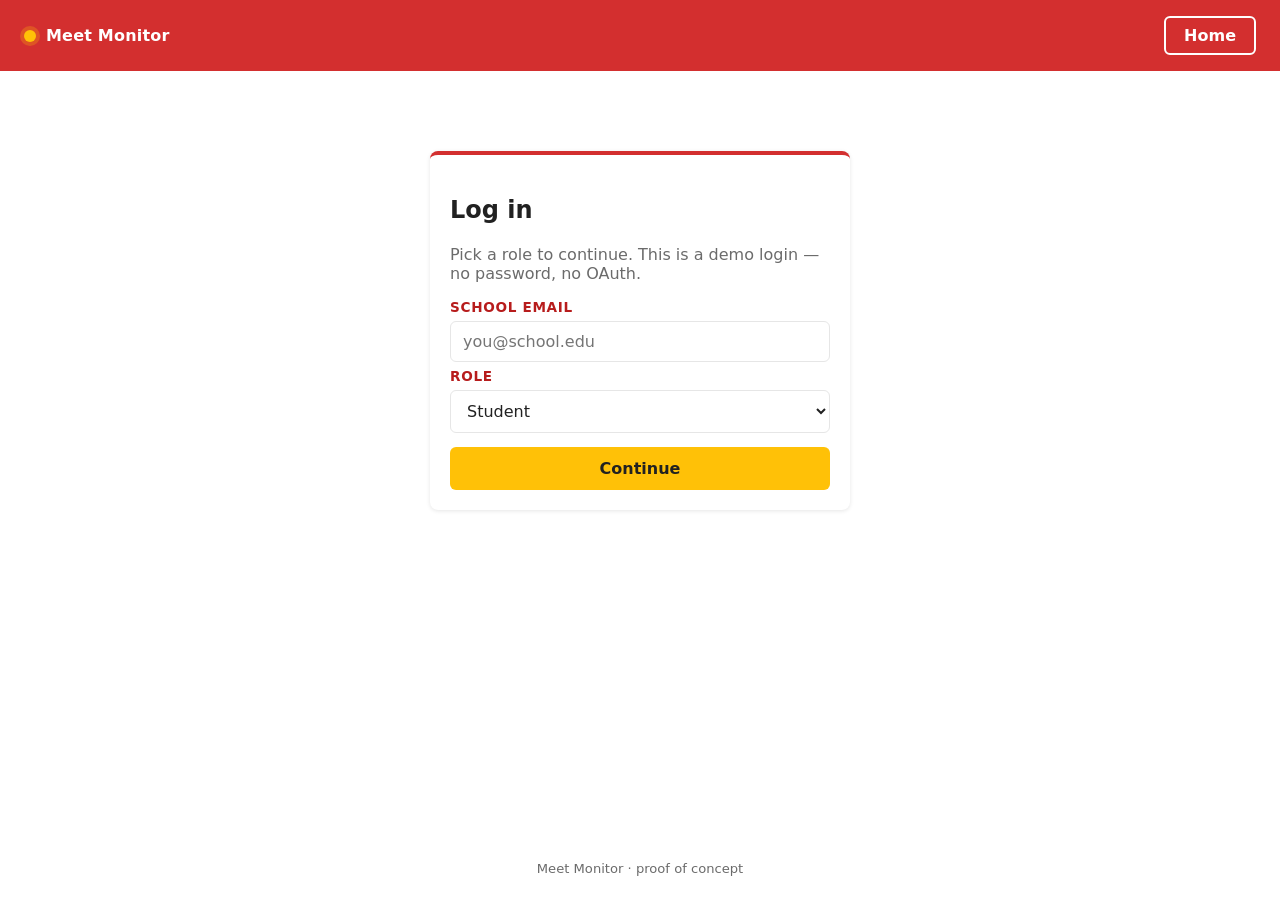
==== dashboard/login.html @ 26b23864 "Add Meet Monitor POC: extension, Flask backend, dashboard" ====
<!DOCTYPE html>
<html lang="en">
<head>
  <meta charset="UTF-8" />
  <meta name="viewport" content="width=device-width, initial-scale=1.0" />
  <title>Log in &middot; Meet Monitor</title>
  <link rel="stylesheet" href="style.css" />
</head>
<body data-page="login">
  <header>
    <div class="brand"><span class="brand-dot"></span> Meet Monitor</div>
    <nav>
      <a href="index.html" class="btn-secondary">Home</a>
    </nav>
  </header>

  <main class="page">
    <section class="card card-narrow">
      <h1>Log in</h1>
      <p class="muted">Pick a role to continue. This is a demo login &mdash; no password, no OAuth.</p>

      <form id="login-form" class="form" action="/login" method="post">
        <label for="email">School email</label>
        <input id="email" name="email" type="email" placeholder="you@school.edu" required />

        <label for="role">Role</label>
        <select id="role" name="role">
          <option value="student">Student</option>
          <option value="professor">Professor</option>
        </select>

        <button type="submit" class="btn-primary btn-block">Continue</button>
      </form>
    </section>
  </main>

  <footer>Meet Monitor &middot; proof of concept</footer>
  <script src="script.js"></script>
</body>
</html>
---- dashboard/style.css ----
:root {
  --bg: #FFFFFF;
  --red: #D32F2F;
  --red-dark: #B71C1C;
  --yellow: #FFC107;
  --text: #212121;
  --muted: #6B6B6B;
  --border: #E6E6E6;
  --active-tint: #FFF8E1;
  --inactive-tint: #FDECEA;
}

* {
  box-sizing: border-box;
}

body {
  background: var(--bg);
  color: var(--text);
  font-family: system-ui, sans-serif;
  margin: 0;
  min-height: 100vh;
  display: flex;
  flex-direction: column;
}

h1, h2, h3 {
  line-height: 1.25;
}

a {
  color: var(--red);
}

header {
  background: var(--red);
  color: #FFFFFF;
  padding: 16px 24px;
  display: flex;
  justify-content: space-between;
  align-items: center;
  gap: 16px;
}

header .brand {
  display: flex;
  align-items: center;
  gap: 10px;
  font-weight: 700;
  letter-spacing: 0.2px;
}

header .brand .brand-dot {
  width: 12px;
  height: 12px;
  border-radius: 50%;
  background: var(--yellow);
  box-shadow: 0 0 0 4px rgba(255, 193, 7, 0.25);
}

header nav {
  display: flex;
  align-items: center;
  gap: 10px;
  flex-wrap: wrap;
}

header nav a {
  text-decoration: none;
}

header nav a.btn-secondary {
  background: transparent;
  border-color: #FFFFFF;
  color: #FFFFFF;
}

header nav a.btn-secondary:hover {
  background: rgba(255, 255, 255, 0.12);
}

.btn-primary {
  background: var(--yellow);
  color: var(--text);
  border: 2px solid transparent;
  padding: 10px 20px;
  border-radius: 6px;
  font: inherit;
  font-weight: bold;
  cursor: pointer;
  display: inline-block;
  text-decoration: none;
}

.btn-primary:hover {
  filter: brightness(0.95);
}

.btn-secondary {
  background: #FFFFFF;
  color: var(--red);
  border: 2px solid var(--red);
  padding: 8px 18px;
  border-radius: 6px;
  font: inherit;
  font-weight: bold;
  cursor: pointer;
  display: inline-block;
  text-decoration: none;
}

.btn-secondary:hover {
  background: var(--inactive-tint);
}

.btn-block {
  width: 100%;
  margin-top: 8px;
}

.badge-active {
  background: var(--yellow);
  color: var(--text);
  padding: 4px 10px;
  border-radius: 12px;
  font-size: 0.8rem;
  font-weight: 700;
  text-transform: capitalize;
}

.badge-inactive {
  background: var(--red);
  color: #FFFFFF;
  padding: 4px 10px;
  border-radius: 12px;
  font-size: 0.8rem;
  font-weight: 700;
  text-transform: capitalize;
}

.badge-idle {
  background: #FFFFFF;
  color: var(--red);
  border: 1px solid var(--red);
  padding: 3px 9px;
  border-radius: 12px;
  font-size: 0.8rem;
  font-weight: 700;
  text-transform: capitalize;
}

.card {
  background: #FFFFFF;
  border-top: 4px solid var(--red);
  border-radius: 8px;
  box-shadow: 0 1px 4px rgba(0, 0, 0, 0.1);
  padding: 20px;
}

.card-narrow {
  max-width: 420px;
  margin: 48px auto;
}

.page {
  width: 100%;
  max-width: 1080px;
  margin: 0 auto;
  padding: 32px 20px 64px;
  flex: 1;
}

.hero {
  margin-bottom: 20px;
}

.hero h1 {
  margin: 0 0 10px;
  font-size: clamp(1.6rem, 3vw, 2.2rem);
}

.hero p {
  margin: 0;
  max-width: 60ch;
}

.muted {
  color: var(--muted);
}

.grid-3 {
  display: grid;
  gap: 16px;
  grid-template-columns: repeat(auto-fit, minmax(220px, 1fr));
}

.button-row {
  display: flex;
  gap: 10px;
  flex-wrap: wrap;
  margin-top: 18px;
}

.page-heading {
  display: flex;
  justify-content: space-between;
  align-items: flex-start;
  gap: 16px;
  flex-wrap: wrap;
  margin-bottom: 20px;
}

.page-heading h1 {
  margin: 0 0 6px;
  font-size: 1.6rem;
}

.page-heading p {
  margin: 0;
}

.pill {
  background: var(--active-tint);
  color: var(--red-dark);
  border: 1px solid var(--yellow);
  border-radius: 999px;
  padding: 6px 14px;
  font-size: 0.8rem;
  font-weight: 700;
  letter-spacing: 0.04em;
  text-transform: uppercase;
}

.pill.offline {
  background: var(--inactive-tint);
  border-color: var(--red);
}

.stats {
  margin-bottom: 20px;
}

.stat {
  border-top-color: var(--yellow);
  display: flex;
  flex-direction: column;
  gap: 4px;
}

.stat-value {
  font-size: 2rem;
  font-weight: 700;
  color: var(--red-dark);
  line-height: 1;
}

.stat-label {
  color: var(--muted);
  font-size: 0.85rem;
  text-transform: uppercase;
  letter-spacing: 0.06em;
}

.table-card {
  padding: 0;
  overflow: hidden;
}

table.professor-table {
  width: 100%;
  border-collapse: collapse;
  background: #FFFFFF;
}

table.professor-table th,
table.professor-table td {
  padding: 12px 16px;
  border-bottom: 1px solid var(--border);
  text-align: left;
  font-size: 0.95rem;
}

table.professor-table thead th {
  background: var(--active-tint);
  color: var(--red-dark);
  font-size: 0.78rem;
  text-transform: uppercase;
  letter-spacing: 0.06em;
}

table.professor-table tbody tr:last-child td {
  border-bottom: none;
}

table.professor-table tr.inactive-flag {
  background: var(--inactive-tint);
}

table.professor-table tr:hover {
  background: var(--active-tint);
}

table.professor-table tr.inactive-flag:hover {
  background: #FBDDDA;
}

.empty {
  text-align: center;
  color: var(--muted);
  padding: 28px 16px !important;
}

.error {
  background: var(--inactive-tint);
  border-left: 4px solid var(--red);
  color: var(--red-dark);
  padding: 12px 16px;
  border-radius: 6px;
  font-weight: 600;
  margin: 0 0 20px;
}

.form {
  display: flex;
  flex-direction: column;
  gap: 6px;
  margin-top: 16px;
}

.form label {
  font-size: 0.85rem;
  font-weight: 700;
  color: var(--red-dark);
  text-transform: uppercase;
  letter-spacing: 0.05em;
}

.form input,
.form select,
.inline-form input {
  font: inherit;
  padding: 10px 12px;
  border: 1px solid var(--border);
  border-radius: 6px;
  background: #FFFFFF;
  color: var(--text);
}

.form input:focus,
.form select:focus,
.inline-form input:focus {
  outline: 2px solid var(--yellow);
  outline-offset: 1px;
  border-color: var(--red);
}

.inline-form {
  display: flex;
  gap: 10px;
  margin-top: 14px;
}

.inline-form input {
  flex: 1;
}

.inline-form .btn-primary {
  padding: 10px 18px;
}

footer {
  color: var(--muted);
  text-align: center;
  font-size: 0.82rem;
  padding: 24px 16px;
}

@media (max-width: 640px) {
  header {
    padding: 12px 16px;
    align-items: flex-start;
    flex-direction: column;
  }

  .page {
    padding: 24px 16px 48px;
  }

  table.professor-table th,
  table.professor-table td {
    padding: 10px 12px;
    font-size: 0.88rem;
  }

  .inline-form {
    flex-direction: column;
  }
}
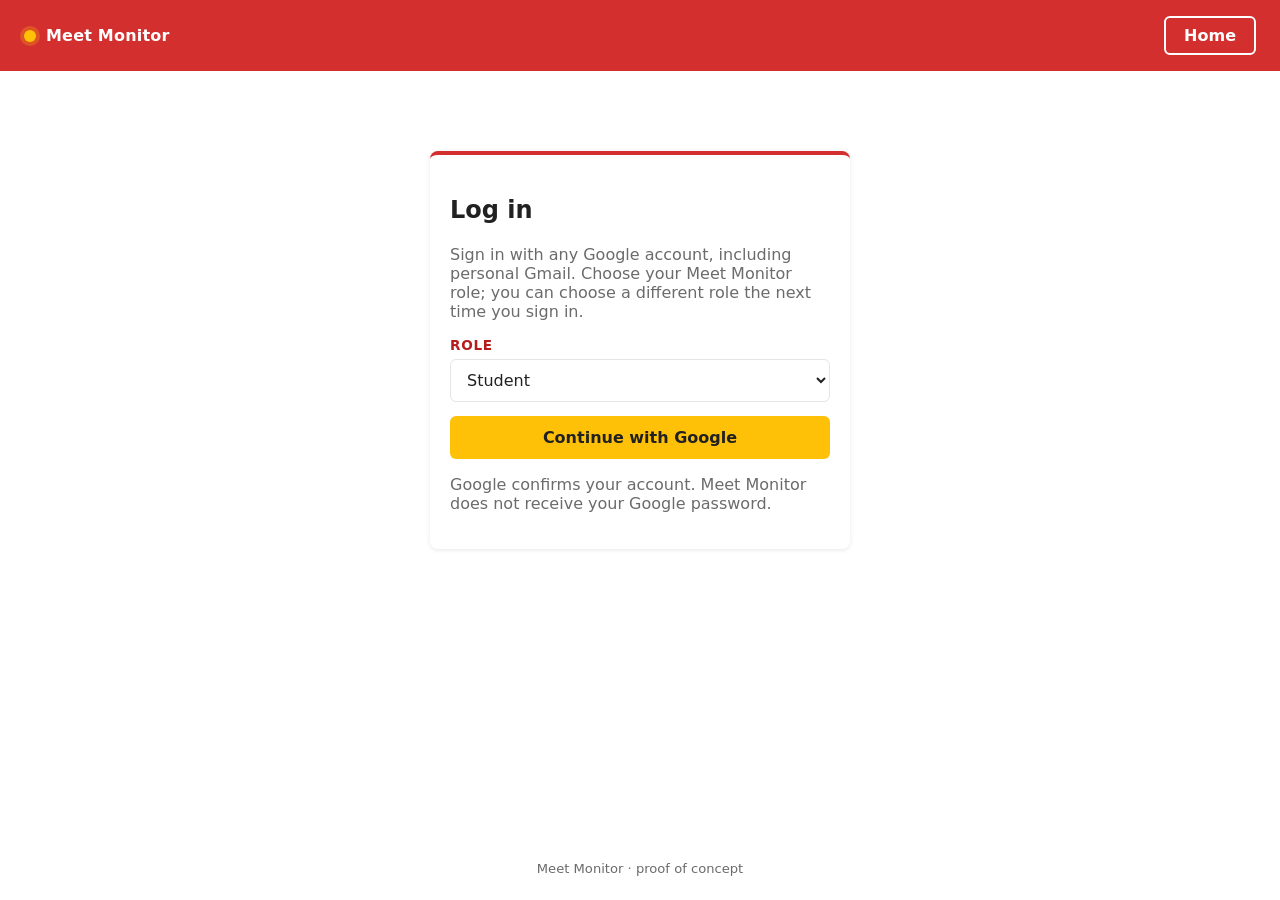
==== commit f9f9daea: "Add Google sign-in and Render deployment Co-authored-by: Copilot <223556219+Copilot@users.noreply.gi" ====
--- a/dashboard/login.html
+++ b/dashboard/login.html
@@ -17,20 +17,22 @@
   <main class="page">
     <section class="card card-narrow">
       <h1>Log in</h1>
-      <p class="muted">Pick a role to continue. This is a demo login &mdash; no password, no OAuth.</p>
+      <p class="muted">
+        Sign in with any Google account, including personal Gmail. Choose your Meet Monitor role;
+        you can choose a different role the next time you sign in.
+      </p>
 
-      <form id="login-form" class="form" action="/login" method="post">
-        <label for="email">School email</label>
-        <input id="email" name="email" type="email" placeholder="you@school.edu" required />
-
+      <form id="login-form" class="form">
         <label for="role">Role</label>
         <select id="role" name="role">
           <option value="student">Student</option>
           <option value="professor">Professor</option>
         </select>
 
-        <button type="submit" class="btn-primary btn-block">Continue</button>
+        <button type="submit" class="btn-primary btn-block">Continue with Google</button>
       </form>
+      <p id="login-error" class="error" role="alert" hidden></p>
+      <p class="muted">Google confirms your account. Meet Monitor does not receive your Google password.</p>
     </section>
   </main>
 
--- a/dashboard/style.css
+++ b/dashboard/style.css
@@ -149,6 +149,18 @@
   text-transform: capitalize;
 }
 
+.badge-stale,
+.badge-left {
+  background: #EEEEEE;
+  color: #424242;
+  border: 1px solid #BDBDBD;
+  padding: 3px 9px;
+  border-radius: 12px;
+  font-size: 0.8rem;
+  font-weight: 700;
+  text-transform: capitalize;
+}
+
 .card {
   background: #FFFFFF;
   border-top: 4px solid var(--red);
@@ -240,6 +252,46 @@
   margin-bottom: 20px;
 }
 
+.privacy-notice {
+  display: flex;
+  justify-content: space-between;
+  align-items: center;
+  gap: 16px;
+  margin-bottom: 20px;
+  border-top-color: var(--yellow);
+}
+
+.privacy-notice h2 {
+  margin: 0 0 6px;
+  font-size: 1.05rem;
+}
+
+.privacy-notice p {
+  margin: 0;
+  line-height: 1.5;
+}
+
+.meeting-controls {
+  display: flex;
+  align-items: center;
+  gap: 10px;
+  margin-bottom: 20px;
+}
+
+.meeting-controls label {
+  font-weight: 700;
+  color: var(--red-dark);
+}
+
+.meeting-controls select {
+  flex: 1;
+  min-width: 180px;
+  font: inherit;
+  padding: 9px 10px;
+  border: 1px solid var(--border);
+  border-radius: 6px;
+}
+
 .stat {
   border-top-color: var(--yellow);
   display: flex;
@@ -320,6 +372,16 @@
   margin: 0 0 20px;
 }
 
+.success-message {
+  background: var(--active-tint);
+  border-left: 4px solid #2E7D32;
+  color: #1B5E20;
+  padding: 12px 16px;
+  border-radius: 6px;
+  font-weight: 600;
+  margin: 0 0 20px;
+}
+
 .form {
   display: flex;
   flex-direction: column;
@@ -395,4 +457,10 @@
   .inline-form {
     flex-direction: column;
   }
-}
+
+  .privacy-notice,
+  .meeting-controls {
+    align-items: stretch;
+    flex-direction: column;
+  }
+}
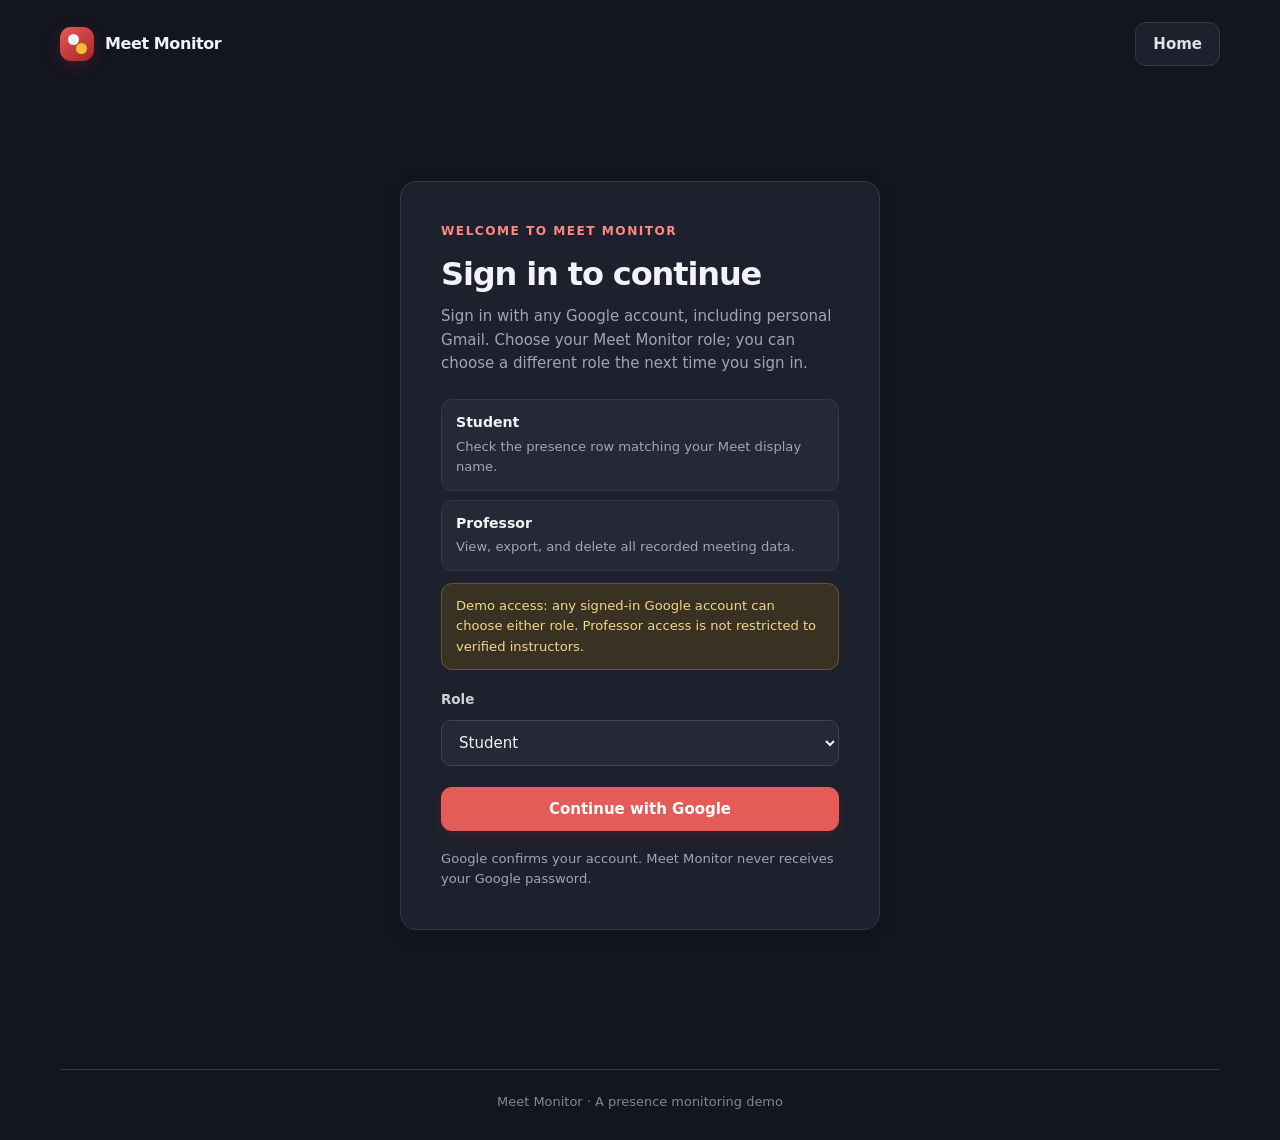
==== commit 832b05e0: "Refactor student dashboard layout and styles for improved accessibility and responsiveness - Updated" ====
--- a/dashboard/login.html
+++ b/dashboard/login.html
@@ -3,28 +3,40 @@
 <head>
   <meta charset="UTF-8" />
   <meta name="viewport" content="width=device-width, initial-scale=1.0" />
-  <title>Log in &middot; Meet Monitor</title>
+  <meta name="theme-color" content="#131520" />
+  <title>Sign in · Meet Monitor</title>
   <link rel="stylesheet" href="style.css" />
 </head>
 <body data-page="login">
-  <header>
-    <div class="brand"><span class="brand-dot"></span> Meet Monitor</div>
-    <nav>
-      <a href="index.html" class="btn-secondary">Home</a>
+  <header class="site-header">
+    <a class="brand" href="/" aria-label="Meet Monitor home">
+      <span class="brand-dot" aria-hidden="true"></span> Meet Monitor
+    </a>
+    <nav aria-label="Main navigation">
+      <a href="/" class="btn-secondary">Home</a>
     </nav>
   </header>
 
   <main class="page">
     <section class="card card-narrow">
-      <h1>Log in</h1>
+      <p class="eyebrow">Welcome to Meet Monitor</p>
+      <h1>Sign in to continue</h1>
       <p class="muted">
         Sign in with any Google account, including personal Gmail. Choose your Meet Monitor role;
         you can choose a different role the next time you sign in.
       </p>
+      <div class="role-explanations" id="role-guidance">
+        <p><strong>Student</strong><span>Check the presence row matching your Meet display name.</span></p>
+        <p><strong>Professor</strong><span>View, export, and delete all recorded meeting data.</span></p>
+      </div>
+      <p class="demo-role-notice" id="role-demo-notice">
+        Demo access: any signed-in Google account can choose either role. Professor access is not
+        restricted to verified instructors.
+      </p>
 
       <form id="login-form" class="form">
         <label for="role">Role</label>
-        <select id="role" name="role">
+        <select id="role" name="role" aria-describedby="role-guidance role-demo-notice">
           <option value="student">Student</option>
           <option value="professor">Professor</option>
         </select>
@@ -32,11 +44,11 @@
         <button type="submit" class="btn-primary btn-block">Continue with Google</button>
       </form>
       <p id="login-error" class="error" role="alert" hidden></p>
-      <p class="muted">Google confirms your account. Meet Monitor does not receive your Google password.</p>
+      <p class="muted">Google confirms your account. Meet Monitor never receives your Google password.</p>
     </section>
   </main>
 
-  <footer>Meet Monitor &middot; proof of concept</footer>
+  <footer>Meet Monitor <span aria-hidden="true">·</span> A presence monitoring demo</footer>
   <script src="script.js"></script>
 </body>
 </html>
--- a/dashboard/style.css
+++ b/dashboard/style.css
@@ -1,466 +1,1193 @@
 :root {
-  --bg: #FFFFFF;
-  --red: #D32F2F;
-  --red-dark: #B71C1C;
-  --yellow: #FFC107;
-  --text: #212121;
-  --muted: #6B6B6B;
-  --border: #E6E6E6;
-  --active-tint: #FFF8E1;
-  --inactive-tint: #FDECEA;
+  color-scheme: dark;
+  --canvas: #131520;
+  --surface: #1d202d;
+  --surface-muted: #252837;
+  --ink: #f3f3f7;
+  --muted: #a2a5b3;
+  --border: #343746;
+  --red: #e45b57;
+  --red-dark: #ff8982;
+  --red-soft: #37262e;
+  --yellow: #f4bd38;
+  --yellow-soft: #393223;
+  --purple: #b296ff;
+  --purple-soft: #342d4c;
+  --green: #6bc995;
+  --green-soft: #23382f;
+  --shadow: 0 18px 48px rgba(0, 0, 0, 0.24);
+  --shadow-small: 0 5px 18px rgba(0, 0, 0, 0.14);
+  --radius: 16px;
 }
 
 * {
   box-sizing: border-box;
 }
 
+html {
+  min-width: 320px;
+  background: var(--canvas);
+  scroll-behavior: smooth;
+  color-scheme: dark;
+}
+
 body {
-  background: var(--bg);
-  color: var(--text);
-  font-family: system-ui, sans-serif;
+  min-height: 100vh;
   margin: 0;
-  min-height: 100vh;
   display: flex;
   flex-direction: column;
-}
-
-h1, h2, h3 {
+  background: var(--canvas);
+  color: var(--ink);
+  font-family: Inter, ui-sans-serif, system-ui, -apple-system, BlinkMacSystemFont, "Segoe UI", sans-serif;
+  font-size: 15px;
+  line-height: 1.55;
+  -webkit-font-smoothing: antialiased;
+}
+
+button,
+input,
+select {
+  font: inherit;
+}
+
+a {
+  color: var(--red-dark);
+}
+
+h1,
+h2,
+h3,
+p {
+  margin-top: 0;
+}
+
+h1,
+h2,
+h3 {
+  color: var(--ink);
+  line-height: 1.2;
+  letter-spacing: -0.035em;
+}
+
+h1 {
+  font-size: clamp(2rem, 4.4vw, 3.35rem);
+  font-weight: 750;
+}
+
+h2 {
+  font-size: 1.15rem;
+  font-weight: 700;
+}
+
+.site-header {
+  width: min(100% - 48px, 1160px);
+  margin: 0 auto;
+  padding: 22px 0;
+  display: flex;
+  justify-content: space-between;
+  align-items: center;
+  gap: 24px;
+}
+
+.brand {
+  display: inline-flex;
+  align-items: center;
+  gap: 11px;
+  color: var(--ink);
+  font-size: 1rem;
+  font-weight: 750;
+  letter-spacing: -0.025em;
+  text-decoration: none;
+}
+
+.brand-dot {
+  position: relative;
+  width: 34px;
+  height: 34px;
+  flex: 0 0 34px;
+  border-radius: 11px;
+  background: linear-gradient(145deg, #e45b57, #a82427);
+  box-shadow: 0 5px 16px rgba(200, 51, 50, 0.22);
+}
+
+.brand-dot::before,
+.brand-dot::after {
+  position: absolute;
+  content: "";
+  border-radius: 50%;
+}
+
+.brand-dot::before {
+  width: 11px;
+  height: 11px;
+  top: 7px;
+  left: 8px;
+  background: var(--ink);
+}
+
+.brand-dot::after {
+  width: 11px;
+  height: 11px;
+  right: 7px;
+  bottom: 7px;
+  background: var(--yellow);
+}
+
+.site-header nav {
+  display: flex;
+  align-items: center;
+  justify-content: flex-end;
+  flex-wrap: wrap;
+  gap: 9px;
+}
+
+.account-chip {
+  min-height: 42px;
+  max-width: min(360px, 42vw);
+  padding: 6px 12px;
+  display: inline-flex;
+  flex-direction: column;
+  justify-content: center;
+  border: 1px solid var(--border);
+  border-radius: 11px;
+  background: var(--surface);
+  color: var(--muted);
+  font-size: 0.72rem;
   line-height: 1.25;
 }
 
-a {
-  color: var(--red);
-}
-
-header {
+.account-chip > span:last-child {
+  overflow: hidden;
+  text-overflow: ellipsis;
+  white-space: nowrap;
+}
+
+.account-chip .account-role {
+  color: var(--ink);
+  font-size: 0.75rem;
+  font-weight: 750;
+}
+
+.page {
+  width: min(100% - 48px, 1160px);
+  margin: 0 auto;
+  padding: 30px 0 76px;
+  flex: 1;
+}
+
+.btn-primary,
+.btn-secondary {
+  min-height: 44px;
+  display: inline-flex;
+  justify-content: center;
+  align-items: center;
+  gap: 9px;
+  padding: 10px 17px;
+  border: 1px solid transparent;
+  border-radius: 11px;
+  font-weight: 700;
+  line-height: 1.2;
+  text-decoration: none;
+  cursor: pointer;
+  transition: background-color 160ms ease, border-color 160ms ease, box-shadow 160ms ease, transform 160ms ease;
+}
+
+.btn-primary {
   background: var(--red);
-  color: #FFFFFF;
-  padding: 16px 24px;
+  color: #fff;
+  box-shadow: 0 5px 14px rgba(200, 51, 50, 0.15);
+}
+
+.btn-primary:hover {
+  background: #ef6d67;
+  box-shadow: 0 8px 20px rgba(200, 51, 50, 0.2);
+  transform: translateY(-1px);
+}
+
+.btn-secondary {
+  border-color: var(--border);
+  background: var(--surface);
+  color: #e0e1e8;
+}
+
+.btn-secondary:hover {
+  border-color: #55596a;
+  background: #282b39;
+}
+
+.btn-danger {
+  border-color: #56343d;
+  color: #ff9690;
+}
+
+.btn-danger:hover {
+  border-color: #74414a;
+  background: #38272f;
+}
+
+.btn-primary:disabled,
+.btn-secondary:disabled {
+  opacity: 0.5;
+  cursor: not-allowed;
+  transform: none;
+  box-shadow: none;
+}
+
+.btn-block {
+  width: 100%;
+  margin-top: 12px;
+}
+
+:focus-visible {
+  outline: 3px solid rgba(178, 150, 255, 0.9);
+  outline-offset: 3px;
+}
+
+.card {
+  border: 1px solid var(--border);
+  border-radius: var(--radius);
+  background: var(--surface);
+  box-shadow: var(--shadow-small);
+}
+
+.muted {
+  color: var(--muted);
+}
+
+.hero {
+  position: relative;
+  min-height: 370px;
+  margin-bottom: 24px;
+  padding: clamp(30px, 6vw, 68px);
+  display: grid;
+  grid-template-columns: minmax(0, 1.35fr) minmax(220px, 0.65fr);
+  align-items: center;
+  gap: 48px;
+  overflow: hidden;
+  border: 0;
+  border-radius: 26px;
+  background: #242438;
+  color: white;
+  box-shadow: 0 22px 58px rgba(0, 0, 0, 0.28);
+}
+
+.hero::after {
+  position: absolute;
+  width: 300px;
+  height: 300px;
+  right: -115px;
+  bottom: -190px;
+  border: 1px solid rgba(255, 255, 255, 0.16);
+  border-radius: 50%;
+  content: "";
+}
+
+.hero-copy,
+.hero-aside {
+  position: relative;
+  z-index: 1;
+}
+
+.eyebrow {
+  margin-bottom: 14px;
+  color: var(--red-dark);
+  font-size: 0.76rem;
+  font-weight: 800;
+  letter-spacing: 0.12em;
+  text-transform: uppercase;
+}
+
+.hero .eyebrow {
+  color: #cbb9ff;
+}
+
+.hero h1 {
+  max-width: 650px;
+  margin-bottom: 18px;
+  color: #fff;
+  font-size: clamp(2.25rem, 5.1vw, 4rem);
+  line-height: 1.05;
+}
+
+.hero p {
+  max-width: 55ch;
+  margin-bottom: 0;
+  color: #c0c1ce;
+  font-size: 1.04rem;
+}
+
+.hero .button-row {
+  margin-top: 28px;
+}
+
+.hero .btn-primary {
+  background: var(--purple);
+  color: #191526;
+  box-shadow: 0 5px 18px rgba(141, 113, 220, 0.24);
+}
+
+.hero .btn-primary:hover {
+  background: #c3adff;
+}
+
+.hero .btn-secondary {
+  border-color: rgba(255, 255, 255, 0.16);
+  background: rgba(255, 255, 255, 0.055);
+  color: #fff;
+  backdrop-filter: blur(8px);
+}
+
+.hero .btn-secondary:hover {
+  background: rgba(255, 255, 255, 0.11);
+}
+
+.button-row {
+  display: flex;
+  flex-wrap: wrap;
+  gap: 11px;
+}
+
+.hero-aside {
+  min-height: 215px;
+  padding: 25px;
+  display: flex;
+  flex-direction: column;
+  justify-content: space-between;
+  border: 1px solid rgba(255, 255, 255, 0.13);
+  border-radius: 20px;
+  background: rgba(255, 255, 255, 0.045);
+  backdrop-filter: blur(8px);
+}
+
+.hero-aside-label {
+  color: rgba(255, 255, 255, 0.72);
+  font-size: 0.77rem;
+  font-weight: 700;
+  letter-spacing: 0.08em;
+  text-transform: uppercase;
+}
+
+.hero-aside-mark {
+  width: 68px;
+  height: 68px;
+  display: grid;
+  place-items: center;
+  border-radius: 20px;
+  background: var(--purple);
+  color: #211b36;
+  font-size: 1.65rem;
+  font-weight: 800;
+}
+
+.hero-aside p {
+  margin: 0;
+  color: #fff;
+  font-size: 1.06rem;
+  font-weight: 650;
+}
+
+.feature-grid {
+  display: grid;
+  grid-template-columns: repeat(3, minmax(0, 1fr));
+  gap: 16px;
+}
+
+.feature-card {
+  min-height: 190px;
+  padding: 25px;
+  transition: transform 170ms ease, box-shadow 170ms ease;
+}
+
+.feature-card:hover {
+  transform: translateY(-3px);
+  border-color: #4e4768;
+  box-shadow: var(--shadow);
+}
+
+.feature-number {
+  width: 36px;
+  height: 36px;
+  margin-bottom: 22px;
+  display: grid;
+  place-items: center;
+  border-radius: 12px;
+  background: var(--purple-soft);
+  color: #cab7ff;
+  font-size: 0.82rem;
+  font-weight: 800;
+}
+
+.feature-card:nth-child(2) .feature-number {
+  background: var(--red-soft);
+  color: #ff9a94;
+}
+
+.feature-card h2 {
+  margin-bottom: 8px;
+}
+
+.feature-card p {
+  margin-bottom: 0;
+  color: var(--muted);
+  font-size: 0.93rem;
+}
+
+.card-narrow {
+  width: min(100%, 480px);
+  margin: clamp(28px, 7vh, 72px) auto;
+  padding: clamp(26px, 5vw, 40px);
+}
+
+.card-narrow h1 {
+  margin-bottom: 12px;
+  font-size: 2rem;
+}
+
+.card-narrow > .muted {
+  margin-bottom: 24px;
+  font-size: 0.94rem;
+}
+
+.role-explanations {
+  margin: 20px 0 12px;
+  display: grid;
+  gap: 9px;
+}
+
+.role-explanations p {
+  margin: 0;
+  padding: 12px 14px;
+  display: grid;
+  gap: 3px;
+  border: 1px solid var(--border);
+  border-radius: 11px;
+  background: var(--surface-muted);
+}
+
+.role-explanations strong {
+  color: var(--ink);
+  font-size: 0.88rem;
+}
+
+.role-explanations span {
+  color: var(--muted);
+  font-size: 0.82rem;
+}
+
+.demo-role-notice {
+  margin: 0;
+  padding: 12px 14px;
+  border: 1px solid #665531;
+  border-radius: 11px;
+  background: var(--yellow-soft);
+  color: #f3d68d;
+  font-size: 0.82rem;
+}
+
+.form {
+  display: flex;
+  flex-direction: column;
+  gap: 9px;
+  margin-top: 20px;
+}
+
+.form label,
+.meeting-controls label {
+  color: #d0cfda;
+  font-size: 0.84rem;
+  font-weight: 700;
+}
+
+.form select,
+.form input,
+.inline-form input,
+.meeting-controls select {
+  min-height: 46px;
+  width: 100%;
+  padding: 10px 13px;
+  border: 1px solid #414454;
+  border-radius: 10px;
+  background: #252837;
+  color: var(--ink);
+}
+
+.form select:focus,
+.form input:focus,
+.inline-form input:focus,
+.meeting-controls select:focus {
+  border-color: var(--purple);
+  outline: 3px solid rgba(178, 150, 255, 0.16);
+}
+
+.card-narrow .muted:last-child {
+  margin: 18px 0 0;
+  font-size: 0.82rem;
+}
+
+.page-heading {
+  margin-bottom: 23px;
+  display: flex;
+  justify-content: space-between;
+  align-items: flex-end;
+  gap: 18px;
+}
+
+.page-heading h1 {
+  margin: 0 0 7px;
+  font-size: clamp(1.8rem, 3vw, 2.45rem);
+}
+
+.page-heading p {
+  margin: 0;
+  color: var(--muted);
+}
+
+.refresh-indicator {
+  display: flex;
+  align-items: flex-end;
+  flex-direction: column;
+  gap: 6px;
+}
+
+.refresh-meta {
+  color: #9295a4;
+  font-size: 0.74rem;
+  font-variant-numeric: tabular-nums;
+  text-align: right;
+}
+
+.pill {
+  min-height: 34px;
+  display: inline-flex;
+  align-items: center;
+  gap: 8px;
+  padding: 7px 12px;
+  border: 1px solid #355542;
+  border-radius: 999px;
+  background: var(--green-soft);
+  color: #83d9a6;
+  font-size: 0.78rem;
+  font-weight: 750;
+  letter-spacing: 0.03em;
+  text-transform: uppercase;
+  white-space: nowrap;
+}
+
+.pill::before {
+  width: 7px;
+  height: 7px;
+  border-radius: 50%;
+  background: currentColor;
+  content: "";
+}
+
+.pill.offline {
+  border-color: #684047;
+  background: var(--red-soft);
+  color: var(--red-dark);
+}
+
+.pill.waiting {
+  border-color: #665531;
+  background: var(--yellow-soft);
+  color: #f3cf75;
+}
+
+.privacy-notice {
+  margin-bottom: 20px;
+  padding: 19px 21px;
+  display: flex;
+  justify-content: space-between;
+  align-items: center;
+  gap: 20px;
+  border-color: #4d4533;
+  background: linear-gradient(110deg, #27251f, #22232c);
+}
+
+.privacy-notice h2 {
+  margin: 0 0 6px;
+  font-size: 0.98rem;
+}
+
+.privacy-notice p {
+  max-width: 85ch;
+  margin: 0;
+  color: #bdb6a7;
+  font-size: 0.88rem;
+  line-height: 1.6;
+}
+
+.grid-3 {
+  display: grid;
+  grid-template-columns: repeat(4, minmax(0, 1fr));
+  gap: 14px;
+}
+
+.stats {
+  margin-bottom: 20px;
+}
+
+.stat {
+  min-height: 120px;
+  padding: 19px 21px;
+  display: flex;
+  flex-direction: column;
+  justify-content: space-between;
+  background:
+    linear-gradient(145deg, rgba(178, 150, 255, 0.025), transparent 65%),
+    var(--surface);
+}
+
+.stat:nth-child(2) {
+  border-top: 2px solid var(--green);
+}
+
+.stat:nth-child(3) {
+  border-top: 2px solid var(--red);
+}
+
+.stat:nth-child(4) {
+  border-top: 2px solid #777b8c;
+}
+
+.stat-value {
+  color: var(--ink);
+  font-size: 2.2rem;
+  font-weight: 750;
+  line-height: 1;
+  letter-spacing: -0.06em;
+  font-variant-numeric: tabular-nums;
+}
+
+.stat-label {
+  color: var(--muted);
+  font-size: 0.77rem;
+  font-weight: 700;
+  letter-spacing: 0.06em;
+  text-transform: uppercase;
+}
+
+#stat-active {
+  color: var(--green);
+}
+
+#stat-idle {
+  color: #ff8982;
+}
+
+.status-overview {
+  margin-bottom: 20px;
+  overflow: hidden;
+}
+
+.overview-caption {
+  color: #aaa9b8;
+  font-size: 0.76rem;
+  font-weight: 700;
+  letter-spacing: 0.08em;
+  text-transform: uppercase;
+}
+
+.overview-content {
+  padding: 20px 21px 17px;
+}
+
+.distribution-bar {
+  height: 18px;
+  display: flex;
+  overflow: hidden;
+  border: 1px solid #383b4a;
+  border-radius: 999px;
+  background:
+    repeating-linear-gradient(
+      135deg,
+      #262938 0,
+      #262938 6px,
+      #2a2d3b 6px,
+      #2a2d3b 12px
+    );
+}
+
+.distribution-segment {
+  min-width: 0;
+  height: 100%;
+  transition: width 260ms ease;
+}
+
+.distribution-segment.active {
+  background: linear-gradient(90deg, #8a6bec, #b296ff);
+}
+
+.distribution-segment.idle {
+  background: linear-gradient(90deg, #e45b57, #f58a79);
+}
+
+.distribution-segment.other {
+  background: #75798b;
+}
+
+.distribution-legend {
+  margin: 15px 0 10px;
+  padding: 0;
+  display: flex;
+  flex-wrap: wrap;
+  gap: 12px 26px;
+  list-style: none;
+}
+
+.distribution-legend li {
+  display: inline-flex;
+}
+
+.distribution-filter {
+  min-height: 36px;
+  padding: 6px 10px;
+  display: inline-flex;
+  align-items: center;
+  gap: 8px;
+  border: 1px solid transparent;
+  border-radius: 9px;
+  background: transparent;
+  color: #c0c2cd;
+  font: inherit;
+  font-size: 0.82rem;
+  cursor: pointer;
+  transition: background-color 150ms ease, border-color 150ms ease;
+}
+
+.distribution-filter:hover,
+.distribution-filter.selected {
+  border-color: #444757;
+  background: #292c3a;
+}
+
+.distribution-filter:focus-visible {
+  outline-offset: 2px;
+}
+
+.distribution-filter strong {
+  margin-left: 1px;
+  color: #f0eff5;
+  font-variant-numeric: tabular-nums;
+}
+
+.legend-dot {
+  width: 8px;
+  height: 8px;
+  flex: 0 0 8px;
+  border-radius: 50%;
+}
+
+.legend-dot.active {
+  background: var(--purple);
+}
+
+.legend-dot.idle {
+  background: var(--red);
+}
+
+.legend-dot.other {
+  background: #85899b;
+}
+
+.overview-note {
+  margin: 0;
+  color: #8e91a0;
+  font-size: 0.78rem;
+}
+
+.meeting-context {
+  margin: -8px 0 20px;
+  padding: 16px 19px;
   display: flex;
   justify-content: space-between;
   align-items: center;
   gap: 16px;
-}
-
-header .brand {
+  background: #191c28;
+  box-shadow: none;
+}
+
+.meeting-context .eyebrow {
+  margin-bottom: 4px;
+  font-size: 0.67rem;
+}
+
+.meeting-context h2 {
+  margin: 0 0 4px;
+  font-size: 1rem;
+  overflow-wrap: anywhere;
+}
+
+.meeting-context p.muted {
+  margin: 0;
+  font-size: 0.8rem;
+}
+
+.meeting-export-state {
+  flex: 0 0 auto;
+  padding: 5px 9px;
+  border: 1px solid #665531;
+  border-radius: 999px;
+  background: var(--yellow-soft);
+  color: #f3d68d;
+  font-size: 0.72rem;
+  font-weight: 700;
+}
+
+.meeting-export-state:empty {
+  display: none;
+}
+
+.meeting-export-state.is-exported {
+  border-color: #355542;
+  background: var(--green-soft);
+  color: #83d9a6;
+}
+
+.meeting-controls {
+  margin-bottom: 20px;
+  padding: 15px 17px;
   display: flex;
   align-items: center;
-  gap: 10px;
-  font-weight: 700;
-  letter-spacing: 0.2px;
-}
-
-header .brand .brand-dot {
-  width: 12px;
-  height: 12px;
-  border-radius: 50%;
-  background: var(--yellow);
-  box-shadow: 0 0 0 4px rgba(255, 193, 7, 0.25);
-}
-
-header nav {
-  display: flex;
-  align-items: center;
-  gap: 10px;
-  flex-wrap: wrap;
-}
-
-header nav a {
-  text-decoration: none;
-}
-
-header nav a.btn-secondary {
-  background: transparent;
-  border-color: #FFFFFF;
-  color: #FFFFFF;
-}
-
-header nav a.btn-secondary:hover {
-  background: rgba(255, 255, 255, 0.12);
-}
-
-.btn-primary {
-  background: var(--yellow);
-  color: var(--text);
-  border: 2px solid transparent;
-  padding: 10px 20px;
-  border-radius: 6px;
-  font: inherit;
-  font-weight: bold;
-  cursor: pointer;
-  display: inline-block;
-  text-decoration: none;
-}
-
-.btn-primary:hover {
-  filter: brightness(0.95);
-}
-
-.btn-secondary {
-  background: #FFFFFF;
-  color: var(--red);
-  border: 2px solid var(--red);
-  padding: 8px 18px;
-  border-radius: 6px;
-  font: inherit;
-  font-weight: bold;
-  cursor: pointer;
-  display: inline-block;
-  text-decoration: none;
-}
-
-.btn-secondary:hover {
-  background: var(--inactive-tint);
-}
-
-.btn-block {
-  width: 100%;
-  margin-top: 8px;
-}
-
-.badge-active {
-  background: var(--yellow);
-  color: var(--text);
-  padding: 4px 10px;
-  border-radius: 12px;
-  font-size: 0.8rem;
-  font-weight: 700;
-  text-transform: capitalize;
-}
-
-.badge-inactive {
-  background: var(--red);
-  color: #FFFFFF;
-  padding: 4px 10px;
-  border-radius: 12px;
-  font-size: 0.8rem;
-  font-weight: 700;
-  text-transform: capitalize;
-}
-
-.badge-idle {
-  background: #FFFFFF;
-  color: var(--red);
-  border: 1px solid var(--red);
-  padding: 3px 9px;
-  border-radius: 12px;
-  font-size: 0.8rem;
-  font-weight: 700;
-  text-transform: capitalize;
-}
-
-.badge-stale,
-.badge-left {
-  background: #EEEEEE;
-  color: #424242;
-  border: 1px solid #BDBDBD;
-  padding: 3px 9px;
-  border-radius: 12px;
-  font-size: 0.8rem;
-  font-weight: 700;
-  text-transform: capitalize;
-}
-
-.card {
-  background: #FFFFFF;
-  border-top: 4px solid var(--red);
-  border-radius: 8px;
-  box-shadow: 0 1px 4px rgba(0, 0, 0, 0.1);
-  padding: 20px;
-}
-
-.card-narrow {
-  max-width: 420px;
-  margin: 48px auto;
-}
-
-.page {
-  width: 100%;
-  max-width: 1080px;
-  margin: 0 auto;
-  padding: 32px 20px 64px;
+  gap: 11px;
+}
+
+.meeting-controls label {
+  flex: 0 0 auto;
+}
+
+.meeting-controls select {
+  min-width: 160px;
   flex: 1;
-}
-
-.hero {
-  margin-bottom: 20px;
-}
-
-.hero h1 {
-  margin: 0 0 10px;
-  font-size: clamp(1.6rem, 3vw, 2.2rem);
-}
-
-.hero p {
-  margin: 0;
-  max-width: 60ch;
-}
-
-.muted {
-  color: var(--muted);
-}
-
-.grid-3 {
-  display: grid;
-  gap: 16px;
-  grid-template-columns: repeat(auto-fit, minmax(220px, 1fr));
-}
-
-.button-row {
-  display: flex;
-  gap: 10px;
-  flex-wrap: wrap;
-  margin-top: 18px;
-}
-
-.page-heading {
-  display: flex;
-  justify-content: space-between;
-  align-items: flex-start;
-  gap: 16px;
-  flex-wrap: wrap;
-  margin-bottom: 20px;
-}
-
-.page-heading h1 {
-  margin: 0 0 6px;
-  font-size: 1.6rem;
-}
-
-.page-heading p {
-  margin: 0;
-}
-
-.pill {
-  background: var(--active-tint);
-  color: var(--red-dark);
-  border: 1px solid var(--yellow);
-  border-radius: 999px;
-  padding: 6px 14px;
-  font-size: 0.8rem;
-  font-weight: 700;
-  letter-spacing: 0.04em;
-  text-transform: uppercase;
-}
-
-.pill.offline {
-  background: var(--inactive-tint);
-  border-color: var(--red);
-}
-
-.stats {
-  margin-bottom: 20px;
-}
-
-.privacy-notice {
+  min-height: 42px;
+  padding: 8px 11px;
+}
+
+.table-card {
+  overflow: hidden;
+}
+
+.table-heading {
+  padding: 19px 21px;
   display: flex;
   justify-content: space-between;
   align-items: center;
   gap: 16px;
-  margin-bottom: 20px;
-  border-top-color: var(--yellow);
-}
-
-.privacy-notice h2 {
-  margin: 0 0 6px;
-  font-size: 1.05rem;
-}
-
-.privacy-notice p {
+  border-bottom: 1px solid var(--border);
+}
+
+.table-heading h2 {
   margin: 0;
-  line-height: 1.5;
-}
-
-.meeting-controls {
-  display: flex;
-  align-items: center;
-  gap: 10px;
-  margin-bottom: 20px;
-}
-
-.meeting-controls label {
-  font-weight: 700;
-  color: var(--red-dark);
-}
-
-.meeting-controls select {
-  flex: 1;
-  min-width: 180px;
-  font: inherit;
-  padding: 9px 10px;
-  border: 1px solid var(--border);
-  border-radius: 6px;
-}
-
-.stat {
-  border-top-color: var(--yellow);
-  display: flex;
-  flex-direction: column;
-  gap: 4px;
-}
-
-.stat-value {
-  font-size: 2rem;
-  font-weight: 700;
-  color: var(--red-dark);
-  line-height: 1;
-}
-
-.stat-label {
+  font-size: 1rem;
+}
+
+.table-heading p {
+  margin: 4px 0 0;
   color: var(--muted);
-  font-size: 0.85rem;
-  text-transform: uppercase;
-  letter-spacing: 0.06em;
-}
-
-.table-card {
-  padding: 0;
-  overflow: hidden;
+  font-size: 0.84rem;
+}
+
+.table-wrap {
+  overflow-x: auto;
 }
 
 table.professor-table {
   width: 100%;
   border-collapse: collapse;
-  background: #FFFFFF;
+  background: var(--surface);
 }
 
 table.professor-table th,
 table.professor-table td {
-  padding: 12px 16px;
-  border-bottom: 1px solid var(--border);
+  padding: 14px 20px;
+  border-bottom: 1px solid #303341;
   text-align: left;
-  font-size: 0.95rem;
+  font-size: 0.91rem;
 }
 
 table.professor-table thead th {
-  background: var(--active-tint);
+  background: #222532;
+  color: #a7a9b7;
+  font-size: 0.72rem;
+  font-weight: 750;
+  letter-spacing: 0.075em;
+  text-transform: uppercase;
+}
+
+table.professor-table tbody tr:last-child td {
+  border-bottom: 0;
+}
+
+table.professor-table tbody tr {
+  transition: background-color 120ms ease;
+}
+
+table.professor-table tbody tr:hover {
+  background: #242735;
+}
+
+table.professor-table tr.inactive-flag {
+  background: #28232d;
+}
+
+.badge-active,
+.badge-idle,
+.badge-stale,
+.badge-left {
+  display: inline-flex;
+  align-items: center;
+  gap: 7px;
+  padding: 5px 10px;
+  border: 1px solid transparent;
+  border-radius: 999px;
+  font-size: 0.76rem;
+  font-weight: 750;
+  text-transform: capitalize;
+}
+
+.badge-active::before,
+.badge-idle::before,
+.badge-stale::before,
+.badge-left::before {
+  width: 6px;
+  height: 6px;
+  border-radius: 50%;
+  background: currentColor;
+  content: "";
+}
+
+.badge-active {
+  border-color: #355542;
+  background: var(--green-soft);
+  color: var(--green);
+}
+
+.badge-idle {
+  border-color: #684047;
+  background: var(--red-soft);
   color: var(--red-dark);
-  font-size: 0.78rem;
-  text-transform: uppercase;
-  letter-spacing: 0.06em;
-}
-
-table.professor-table tbody tr:last-child td {
-  border-bottom: none;
-}
-
-table.professor-table tr.inactive-flag {
-  background: var(--inactive-tint);
-}
-
-table.professor-table tr:hover {
-  background: var(--active-tint);
-}
-
-table.professor-table tr.inactive-flag:hover {
-  background: #FBDDDA;
+}
+
+.badge-stale,
+.badge-left {
+  border-color: #414352;
+  background: #292c38;
+  color: #c0c2ce;
 }
 
 .empty {
+  padding: 48px 20px !important;
+  color: var(--muted);
+  text-align: center !important;
+}
+
+.profile-card .eyebrow {
+  margin-bottom: 8px;
+  color: #c4b0ff;
+}
+
+.error,
+.success-message {
+  margin: 0 0 18px;
+  padding: 13px 16px;
+  border: 1px solid transparent;
+  border-radius: 12px;
+  font-size: 0.9rem;
+  font-weight: 600;
+}
+
+.error {
+  border-color: #684047;
+  background: var(--red-soft);
+  color: var(--red-dark);
+}
+
+.success-message {
+  border-color: #355542;
+  background: var(--green-soft);
+  color: #83d9a6;
+}
+
+.inline-form {
+  margin-top: 16px;
+  display: flex;
+  gap: 10px;
+}
+
+.inline-form input {
+  min-width: 0;
+  flex: 1;
+}
+
+.field-hint {
+  margin: 10px 0 0;
+  color: #9295a4;
+  font-size: 0.77rem;
+}
+
+footer {
+  width: min(100% - 48px, 1160px);
+  margin: 0 auto;
+  padding: 22px 0 28px;
+  border-top: 1px solid var(--border);
+  color: #828696;
+  font-size: 0.81rem;
   text-align: center;
-  color: var(--muted);
-  padding: 28px 16px !important;
-}
-
-.error {
-  background: var(--inactive-tint);
-  border-left: 4px solid var(--red);
-  color: var(--red-dark);
-  padding: 12px 16px;
-  border-radius: 6px;
-  font-weight: 600;
-  margin: 0 0 20px;
-}
-
-.success-message {
-  background: var(--active-tint);
-  border-left: 4px solid #2E7D32;
-  color: #1B5E20;
-  padding: 12px 16px;
-  border-radius: 6px;
-  font-weight: 600;
-  margin: 0 0 20px;
-}
-
-.form {
-  display: flex;
-  flex-direction: column;
-  gap: 6px;
-  margin-top: 16px;
-}
-
-.form label {
-  font-size: 0.85rem;
-  font-weight: 700;
-  color: var(--red-dark);
-  text-transform: uppercase;
-  letter-spacing: 0.05em;
-}
-
-.form input,
-.form select,
-.inline-form input {
-  font: inherit;
-  padding: 10px 12px;
-  border: 1px solid var(--border);
-  border-radius: 6px;
-  background: #FFFFFF;
-  color: var(--text);
-}
-
-.form input:focus,
-.form select:focus,
-.inline-form input:focus {
-  outline: 2px solid var(--yellow);
-  outline-offset: 1px;
-  border-color: var(--red);
-}
-
-.inline-form {
-  display: flex;
-  gap: 10px;
-  margin-top: 14px;
-}
-
-.inline-form input {
-  flex: 1;
-}
-
-.inline-form .btn-primary {
-  padding: 10px 18px;
-}
-
-footer {
-  color: var(--muted);
-  text-align: center;
-  font-size: 0.82rem;
-  padding: 24px 16px;
-}
-
-@media (max-width: 640px) {
-  header {
-    padding: 12px 16px;
+}
+
+@media (max-width: 850px) {
+  .hero {
+    grid-template-columns: minmax(0, 1fr) minmax(190px, 0.65fr);
+    gap: 28px;
+  }
+
+  .grid-3 {
+    grid-template-columns: repeat(2, minmax(0, 1fr));
+  }
+}
+
+@media (max-width: 620px) {
+  .site-header,
+  .page,
+  footer {
+    width: min(100% - 32px, 1160px);
+  }
+
+  .site-header {
+    padding: 16px 0;
+    flex-wrap: wrap;
+    row-gap: 12px;
+  }
+
+  .brand {
+    flex: 0 0 auto;
+    white-space: nowrap;
+  }
+
+  .site-header nav {
+    gap: 6px;
+    margin-left: auto;
+  }
+
+  .site-header nav .btn-secondary {
+    min-height: 38px;
+    padding: 8px 11px;
+    font-size: 0.82rem;
+  }
+
+  .account-chip {
+    max-width: 42vw;
+    min-height: 38px;
+    padding: 5px 8px;
+    font-size: 0.66rem;
+  }
+
+  .page {
+    padding-top: 18px;
+    padding-bottom: 48px;
+  }
+
+  .hero {
+    min-height: 0;
+    padding: 32px 25px;
+    grid-template-columns: 1fr;
+    gap: 25px;
+    border-radius: 21px;
+  }
+
+  .hero-aside {
+    min-height: 170px;
+  }
+
+  .feature-grid {
+    grid-template-columns: 1fr;
+    gap: 12px;
+  }
+
+  .feature-card {
+    min-height: 0;
+    padding: 20px;
+  }
+
+  .feature-number {
+    margin-bottom: 15px;
+  }
+
+  .card-narrow {
+    margin: 28px auto;
+  }
+
+  .page-heading {
     align-items: flex-start;
     flex-direction: column;
   }
 
-  .page {
-    padding: 24px 16px 48px;
+  .refresh-indicator {
+    align-items: flex-start;
+  }
+
+  .refresh-meta {
+    text-align: left;
+  }
+
+  .privacy-notice,
+  .meeting-controls,
+  .meeting-context {
+    align-items: stretch;
+    flex-direction: column;
+  }
+
+  .meeting-context {
+    gap: 10px;
+  }
+
+  .meeting-export-state {
+    align-self: flex-start;
+  }
+
+  .meeting-controls select {
+    width: 100%;
+  }
+
+  .grid-3 {
+    gap: 10px;
+  }
+
+  .stat {
+    min-height: 105px;
+    padding: 15px;
+  }
+
+  .stat-value {
+    font-size: 1.9rem;
+  }
+
+  .stat-label {
+    font-size: 0.68rem;
+  }
+
+  .table-heading {
+    padding: 16px;
   }
 
   table.professor-table th,
   table.professor-table td {
-    padding: 10px 12px;
-    font-size: 0.88rem;
+    padding: 12px 14px;
+    font-size: 0.84rem;
   }
 
   .inline-form {
     flex-direction: column;
   }
-
-  .privacy-notice,
-  .meeting-controls {
-    align-items: stretch;
-    flex-direction: column;
-  }
-}
+}
+
+@media (prefers-reduced-motion: reduce) {
+  *,
+  *::before,
+  *::after {
+    scroll-behavior: auto !important;
+    transition-duration: 0.01ms !important;
+    animation-duration: 0.01ms !important;
+    animation-iteration-count: 1 !important;
+  }
+}
